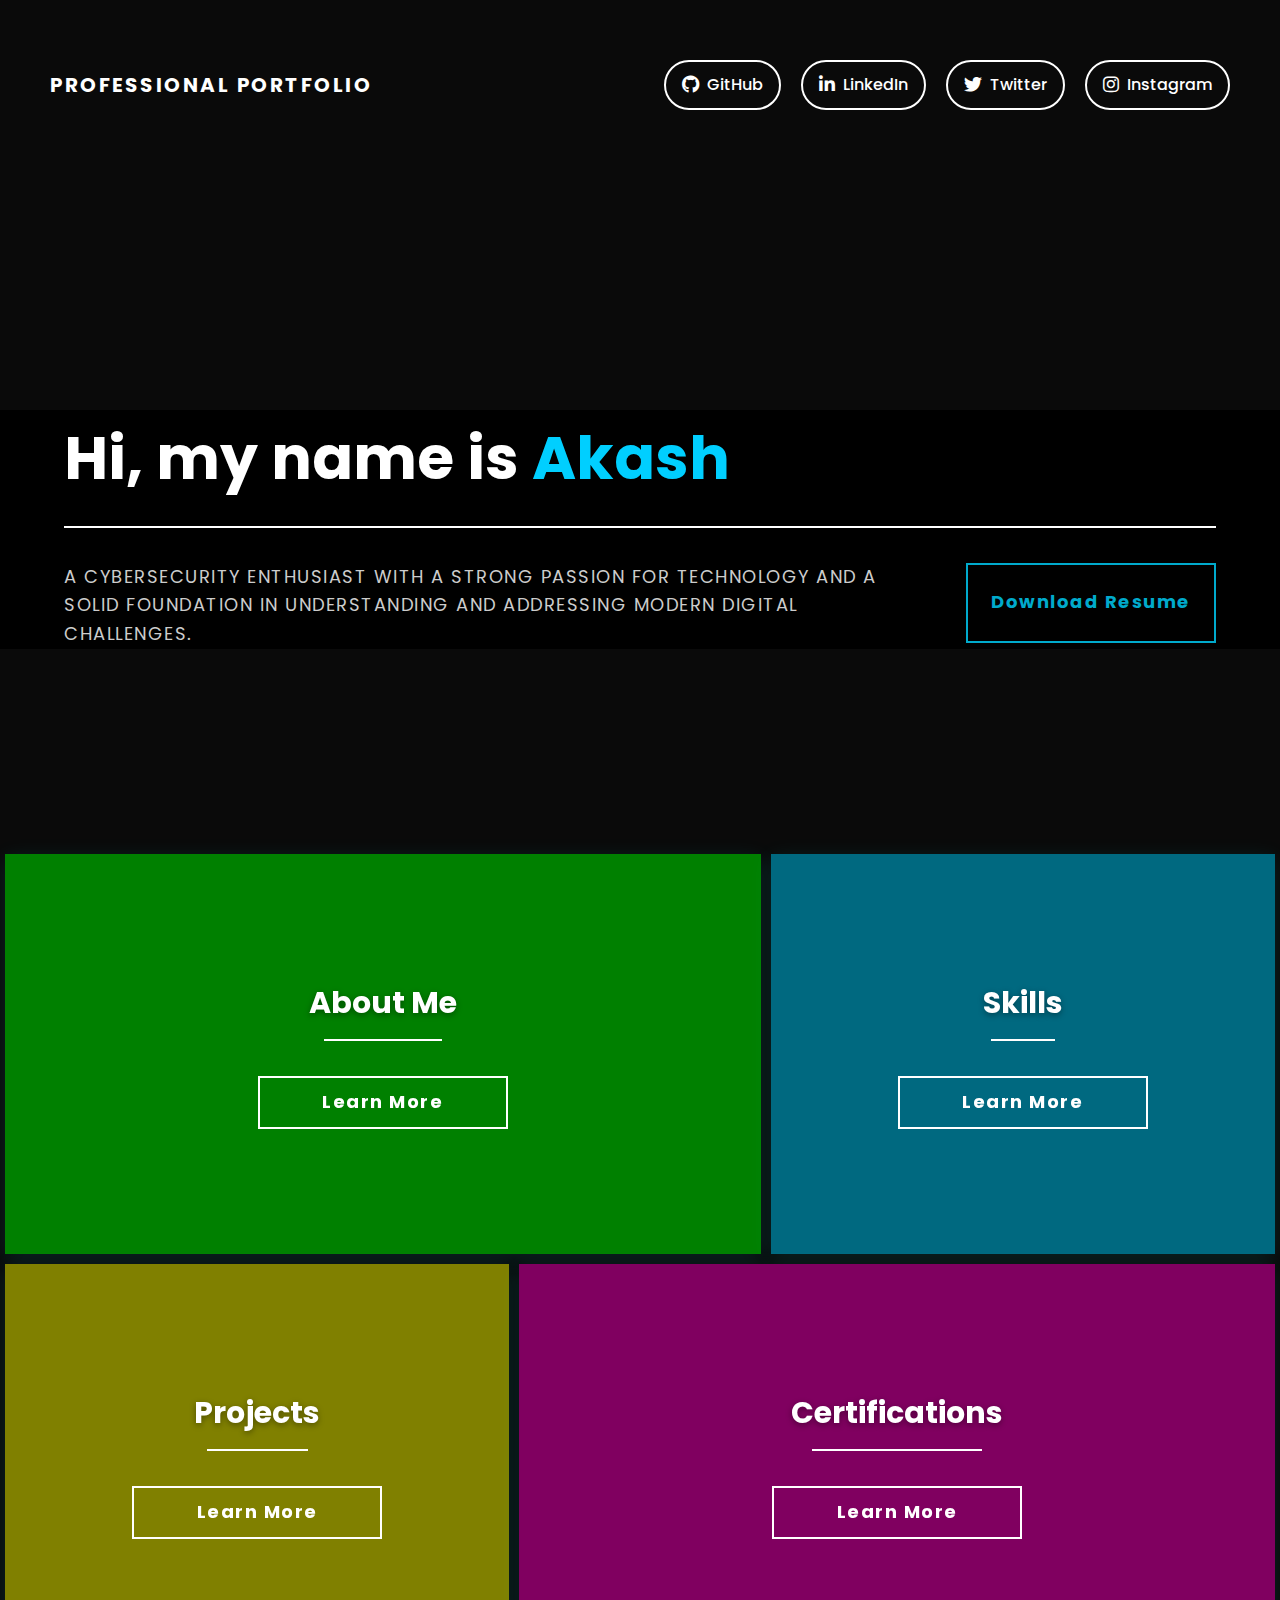
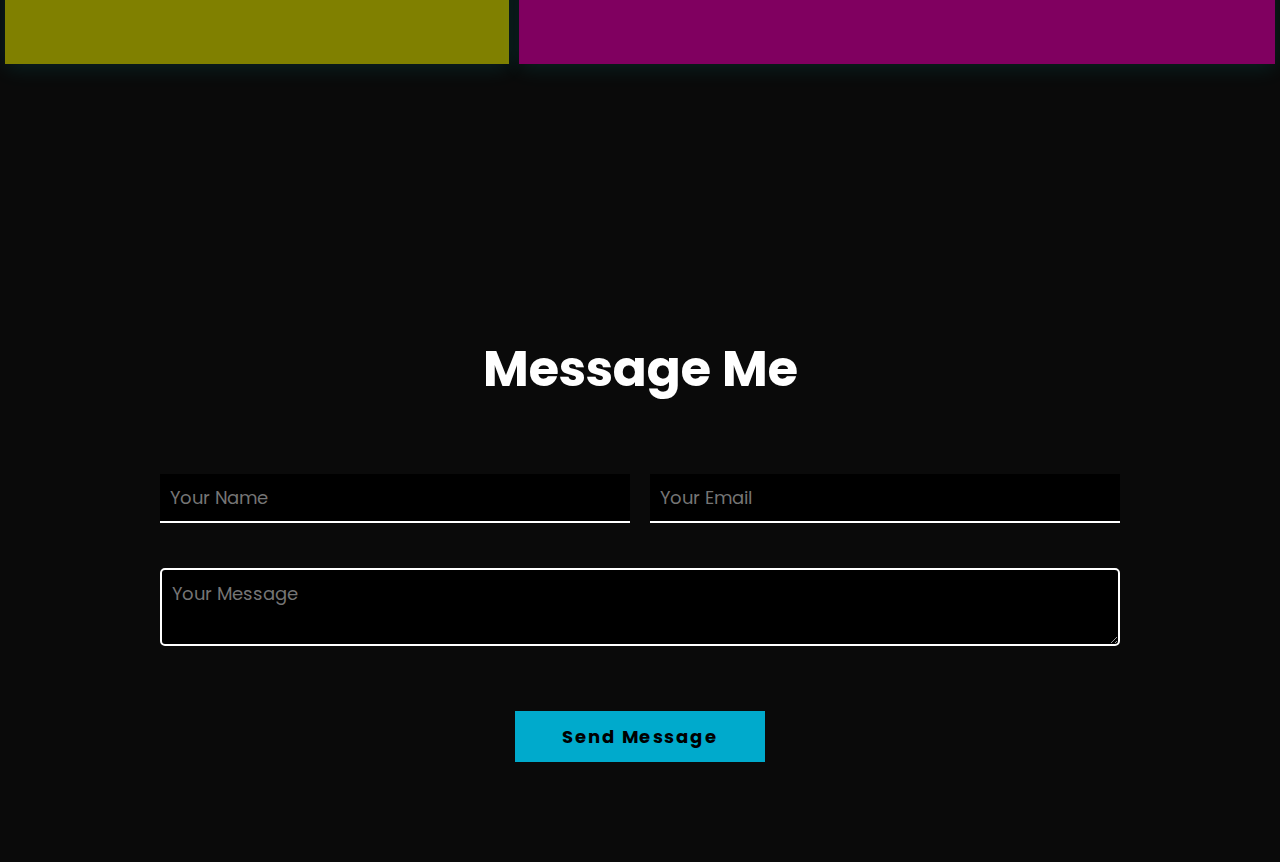
==== index.html @ 66f27286 "Add files via upload" ====
<!DOCTYPE html>
<html lang="en">
<head>
  <meta charset="UTF-8" />
  <meta name="viewport" content="width=device-width, initial-scale=1.0" />
  <title>Akash Chakresh - Portfolio</title>
  <link rel="stylesheet" href="index.css" />
  <link rel="stylesheet" href="https://cdnjs.cloudflare.com/ajax/libs/font-awesome/6.5.0/css/all.min.css" />
</head>
<body>
  <header>
    <div class="logo">PROFESSIONAL PORTFOLIO</div>
    <nav class="navbar">
      <div class="social-links-desktop">
        <section class="social-media-row">
          <a href="https://github.com/DextroByt" target="_blank" class="social-button github">
            <i class="fab fa-github"></i>
            <span>GitHub</span>
          </a>
          <a href="https://linkedin.com/in/akash-chakresh" target="_blank" class="social-button linkedin">
            <i class="fab fa-linkedin-in"></i>
            <span>LinkedIn</span>
          </a>
          <a href="https://x.com/AkashChakresh" target="_blank" class="social-button twitter">
            <i class="fab fa-twitter"></i>
            <span>Twitter</span>
          </a>
          <a href="https://www.instagram.com/aakash_37" target="_blank"class="social-button email">
            <i class="fa-brands fa-instagram"></i>
            <span>Instagram</span>
          </a>
        </section>
      </div>
      <div class="nav-menu" id="navMenu">
        <button onclick="toggleMenu()"><img src="Assets/Menu-icon.svg" ></button>
        <div class="nav-links">
          <button class="close-btn" onclick="toggleMenu()">×</button>
          <a href="index.html">Home</a>
          <hr>
          <a href="about.html">About</a>
          <hr>
          <a href="skills.html">Skills</a>
          <hr>
          <a href="projects.html">Projects</a>
          <hr>
          <a href="certifications.html">Certifications</a>
        </div>
      </div>
    </nav>
  </header>

  <main>
    <section class="hero">
        <div class="hero-content">
          <h1>Hi, my name is <span>Akash</span></h1>
          <hr />
          <div class="hero-row">
            <p>A cybersecurity enthusiast with a strong passion for technology and a solid foundation in understanding and addressing modern digital challenges.</p>
            <div class="resume-btn-tablet"><a href="resume.pdf" class="hero-btn" target="_blank">Download Resume</a>
            </div>
          </div>
          <div class="resume-btn-mobile">
            <a href="Assets/resume.pdf" class="hero-btn" target="_blank">Download Resume</a>
          </div>
          
        </div>
      </section>
    <section>

      <div class="social-links-mobile">
        <section class="social-media-row">
          <a href="https://github.com/DextroByt" target="_blank" class="social-button github">
            <i class="fab fa-github"></i>
            <span>GitHub</span>
          </a>
          <a href="https://linkedin.com/in/akash-chakresh" target="_blank" class="social-button linkedin">
            <i class="fab fa-linkedin-in"></i>
            <span>LinkedIn</span>
          </a>
          <a href="https://x.com/AkashChakresh" target="_blank" class="social-button twitter">
            <i class="fab fa-twitter"></i>
            <span>Twitter</span>
          </a>
          <a href="https://www.instagram.com/aakash_37" target="_blank"class="social-button email">
            <i class="fa-brands fa-instagram"></i>
            <span>Instagram</span>
          </a>
        </section>
      </div>
      
    </section>
    <div class="card-row">
        <div class="card" id="about">
          <h2>About Me</h2>
          <a href="about.html" class="card-btn">Learn More</a>
        </div>
      
        <div class="card" id="skills">
          <h2>Skills</h2>
          <a href="skills.html" class="card-btn">Learn More</a>
        </div>
      </div>
      
      <div class="card-row">
        <div class="card" id="projects">
          <h2>Projects</h2>
          <a href="projects.html" class="card-btn">Learn More</a>
        </div>
      
        <div class="card" id="certifications">
          <h2>Certifications</h2>
          <a href="certifications.html" class="card-btn">Learn More</a>
        </div>
      </div>
      

    <section class="contact">
      <form>
        <h1>Message Me</h1>
        <div class="input-row">
          <input type="text" placeholder="Your Name" required />
          <input type="email" placeholder="Your Email" required />
        </div>
        <textarea placeholder="Your Message" required></textarea>
        <button type="submit">Send Message</button>
      </form>
    </section>
  </main>
  <script>
    function toggleMenu() {
      const nav = document.getElementById('navMenu');
      nav.classList.toggle('active');
    }

    document.addEventListener("DOMContentLoaded", () => {
    document.body.classList.add("fade-in");
  });
  </script>
  
</body>
</html>
---- index.css ----
@import url('https://fonts.googleapis.com/css2?family=Poppins:wght@400;600&display=swap');

/* General Styles */
* {
  margin: 0;
  padding: 0;
  box-sizing: border-box;
  font-family: 'Poppins', sans-serif;
  overflow: smooth;
}

body::-webkit-scrollbar {
  display: none;
  opacity: 0;
  transition: opacity 0.5s ease;
}

body.fade-in {
  opacity: 1;
}

body {
  background-color: #0a0a0a;
  color: #ffffff;
  line-height: 1.6;
  font-size: 18px;
  overflow-x: hidden;
}

/* Header */
header {
  background-color: transparent;
  display: flex;
  justify-content: space-between;
  align-items: center;
  z-index: 999;
  padding: 50px;
}

.logo {
  font-size: 20px;
  font-weight: 700;
  letter-spacing: 2.5px;
  color: white;
  text-transform: uppercase;
}

.navbar {
  display: flex;
  justify-content: space-between;
  align-items: center;
}

.nav-menu {
  position: relative;
}

.nav-menu button {
  background: none;
  border: none;
  cursor: pointer;
  display: none; /* hidden by default */
}

/* Mobile nav links container */
.nav-links {
  display: flex;
  gap: 1rem;
}

.nav-links a {
  text-decoration: none;
  color: #000;
  font-weight: bold;
}

/* Show desktop version by default */
.social-links-desktop {
  display: flex;
}

.social-links-mobile {
  display: none;
}

/* Hero Section */
.hero {
  margin-top: 200px;
  margin-bottom: 200px;
  display: flex;
  align-items: center;
  justify-content: center;
  background-color: #000000;
}

.hero-content {
  display: flex;
  flex-direction: column;
  align-items: flex-start;
  text-align: left;
  max-width: 90vw;
  color: white;
}

.hero-content h1 {
  font-size: 60px;
  font-weight: bold;
  margin-bottom: 20px;
}

.hero-content h1 span {
  color: #00cfff;
}

.hero-content hr {
  border: none;
  border-top: 2px solid white;
  width: 100%;
  margin: 0 auto 25px auto;
}


.hero-btn {
  margin: 0;
  min-width: 250px;
  max-height: 80px;
  padding: 10px;
  border: 2px solid #00aacc;
  display: flex;
  justify-content: center;
  align-items: center;
  color: #00aacc;
  text-decoration: none;
  font-weight: bold;
  letter-spacing: 1.5px;
  transition: all 0.8s ease;
}

.hero-btn:hover {
  background-color: #00cfff;
  color: #000;
  border-color: #00cfff;
}

.hero-row {
  display: flex;
  gap: 40px;
  margin-top: 10px;
}

.hero-row p {

  font-size: 18px;
  color: #ccc;
  letter-spacing: 1.5px;
  text-transform: uppercase;
}

/* Main Sections */
main {
  padding: 40px 0;
}

.social-media-row {
  display: flex;
  justify-content: center;
  gap: 20px;
  margin: 10px auto;
  flex-wrap: wrap;
}

.social-button {
  display: flex;
  align-items: center;
  gap: 8px;
  font-size: 16px;
  font-weight: 500;
  color: white;
  text-decoration: none;
  padding: 10px 16px;
  border-radius: 30px;
  border: 2px solid white;
  background: transparent;
  transition: all 0.3s ease-in-out;
}

.social-button i {
  font-size: 18px;
}

/* Gradient hover styles */
.social-button.github:hover {
  background: linear-gradient(45deg, #333333, #0d9d5f);
  border: none;
}

.social-button.linkedin:hover {
  background: linear-gradient(45deg, #0e3a52, #00A0DC);
  border: none;
}

.social-button.twitter:hover {
  background: linear-gradient(45deg, #1DA1F2, #0d8ddb);
  border: none;
}

.social-button.email:hover {
  background: linear-gradient(45deg, #c850c0, #4158d0);
  border: none;
}


/* Card Rows */
.card-row {
  display: flex;
  width: 100%;
  justify-content: center;

}

/* Cards */
.card {
  height: 400px;
  width: 1000px;
  margin: 5px;
  padding: 30px;
  color: white;
  background-color: rgba(255, 255, 255, 0.05);
  /* light transparent */
  backdrop-filter: blur(15px);
  display: flex;
  flex-direction: column;
  justify-content: center;
  align-items: center;
  /* center content */
  box-shadow: 0 4px 20px rgba(0, 255, 255, 0.1);
  border: 1px solid rgba(255, 255, 255, 0.1);
}


/* Card Sizes */
.card-row:nth-child(odd) .card:first-child {
  width: 60%;
}

.card-row:nth-child(odd) .card:last-child {
  width: 40%;
}

.card-row:nth-child(even) .card:first-child {
  width: 40%;
}

.card-row:nth-child(even) .card:last-child {
  width: 60%;
}

/* Colors: Assign background by order */
/* Inside odd rows: first and second card */
.card-row:nth-of-type(odd) .card:first-child {
  background-color: black;
  border: 3px solid green;
  background-color: green;
}

.card-row:nth-of-type(odd) .card:last-child {
  background-color: black;
  border: 3px solid rgb(0, 105, 128);
  background-color: rgb(0, 105, 128);
}

/* Inside even rows: first and second card */
.card-row:nth-of-type(even) .card:first-child {
  background-color: black;
  border: 3px solid rgb(128, 128, 0);
  background-color: rgb(128, 128, 0);
}

.card-row:nth-of-type(even) .card:last-child {
  background-color: black;
  border: 3px solid rgb(128, 0, 96);
  background-color: rgb(128, 0, 96);
}

.card h2 {
  font-size: 30px;
  color: #ffffff;
  text-align: center;
  margin-bottom: 15px;
  text-shadow: 0 2px 6px rgba(0, 0, 0, 0.4);
}

.card h2::after {
  content: "";
  display: block;
  width: 80%;
  margin: 12px auto 20px;
  border-top: 2px solid white;
}

.card-btn {
  margin: 0;
  min-width: 250px;
  max-height: 80px;
  padding: 10px;
  border: 2px solid white;
  display: flex;
  justify-content: center;
  align-items: center;
  color: white;
  text-decoration: none;
  font-weight: bold;
  letter-spacing: 1.5px;
  transition: all 0.8s ease;
}


.card .card-btn:hover {
  background-color: white;
  color: #000;
}


.card p,
.card ul,
.card li {
  text-align: center;
  list-style: none;
  font-size: 17px;
}

/* Project Cards (if any separately used) */
.project-card {
  background-color: #1a1a1a;
  padding: 20px;
  border-left: 4px solid #00cfff;
  margin-bottom: 20px;
  border-radius: 8px;
}

/* Contact Form */

.contact {
  width: 100%;
  display: flex;
  justify-content: center;
  padding: 40px 20px;
  /* Optional padding around the section */
  box-sizing: border-box;
  margin-top: 200px;
  margin-bottom: 0%;
}

form {
  width: 100%;
  max-width: 1000px;
  display: flex;
  flex-direction: column;
  justify-content: center;
  gap: 15px;
  padding: 20px;
  box-sizing: border-box;
}

form h1 {
  text-align: center;
  color: white;
  margin-bottom: 10px;
  font-size: 50px;
  margin-bottom: 50px;
}

/* Full-width input fields inside input-row */
form .input-row {
  display: flex;
  gap: 20px;
  width: 100%;
  margin-bottom: 30px;
}

form .input-row input {
  width: 100%;
  padding: 10px;
  font-size: 18px;
  background-color: black;
  border-style: none;
  border-bottom: 2px solid white;
  color: white;
  outline: none;
}

/* Textarea stays below inputs */
form textarea {
  padding: 10px;
  font-size: 18px;
  background-color: black;
  border: 2px solid white;
  max-width: 1000px;
  border-radius: 5px;
  color: white;
  box-sizing: border-box;
  resize: vertical;
  outline: none;
  margin-bottom: 50px;
}

/* Fixed-size submit button */
form button {
  margin: 0 auto;
  min-width: 250px;
  max-height: 80px;
  padding: 10px;
  border: 2px solid #00aacc;
  display: flex;
  justify-content: center;
  align-items: center;
  color: black;
  background: #00aacc;
  text-decoration: none;
  font-size: 18px;
  font-weight: bold;
  letter-spacing: 1.5px;
  transition: all 0.8s ease;
}

form button:hover {
  background-color: #00aacc;
  color: black;
}


@media (max-width:479px) {

  .social-links-desktop {
    display: none;
  }

  .resume-btn-tablet {
    display: none;
  }

  .social-links-mobile {
    display: flex;
    /* show below hero */
  }

  header {
    padding: 15px;
  }

  .logo {
    font-size: 12px;
  }

  .nav-menu button {
    display: block;
    z-index: 101;
    background: none;
    border: none;
    cursor: pointer;
  }

  .nav-menu button img {
    height: 40px;
  }

  .nav-links {
    display: none;
    flex-direction: column;
    justify-content: center;
    align-items: center;
    position: fixed;
    inset: 0;
    background: rgba(142, 141, 141, 0.208);
    backdrop-filter: blur(10px);
    z-index: 100;
    gap: 2rem;
    font-size: 1.5rem;
  }

  .nav-menu.active .nav-links {
    display: flex;
  }

  .nav-links a {
    color: white;
    text-decoration: none;
    font-weight: bold;
    transition: color 0.3s ease;
  }

  .nav-links a:hover {
    color: #007BFF;
  }

  .nav-links hr {
    display: none;
  }

  .nav-links .close-btn {
    position: absolute;
    top: 20px;
    right: 30px;
    background: none;
    border: none;
    font-size: 2rem;
    color: white;
    cursor: pointer;
    z-index: 102;
  }


  .nav-menu button img {
    height: 25px;
  }

  /* Hero Section */
  .hero {
    margin-top: 60px;
    margin-bottom: 80px;
  }

  .hero-content {
    max-width: 90vw;
  }


  .hero-content h1 {
    font-size: 20px;
    margin-bottom: 10px;
  }

  .hero-content hr {
    border-top: 1px solid white;
    margin: 0 auto 10px auto;
  }

  .hero-row {
    display: flex;
    margin-top: 5px;
  }

  .hero-row p {
    font-size: 12px;
  }

  .hero-btn {
    min-width: 160px;
    max-height: 40px;
    padding: 10px;
    font-size: 12px;
    margin-top: 20px;
  }

  .social-media-row {
    gap: 20px;
    margin: 10px auto;
    margin-bottom: 50px;
  }

  .social-button {
    display: flex;
    justify-content: center;
    gap: 15px;
    height: 50px;
    width: 50px;
    font-size: 18px;
    font-weight: 500;
    padding: 8px 14px;
    border-radius: 60px;
  }

  .social-button i {
    font-size: 18px;
  }

  .social-button span {
    display: none;
  }

  /* Cards */
  .card-row {
    display: flex;
    flex-direction: column;
    align-items: center;
    width: 90vw;
    margin: 0 auto;
  }

  /* Each card takes full width (up to 1000px max for consistency) */
  .card {
    width: 100%;
    margin-left: 20px;
    margin-right: 20px;
    margin-bottom: 20px;
    height: auto;
    /* Adjust height as needed */
  }

  .card-row:nth-child(odd) .card:first-child {
    width: 100%;
  }

  .card-row:nth-child(odd) .card:last-child {
    width: 100%;
  }

  .card-row:nth-child(even) .card:first-child {
    width: 100%;
  }

  .card-row:nth-child(even) .card:last-child {
    width: 100%;
  }

  .card-btn {
    margin: 0;
    min-width: 180px;
    max-height: 40px;
    padding: 10px;
    font-size: 15px;
  }

  .contact {
    margin-top: 80px;
  }

  form {
    max-width: 500px;
  }

  form h1 {
    font-size: 30px;
  }


  /* Full-width input fields inside input-row */
  form .input-row {
    display: flex;
    flex-direction: column;
    gap: 20px;
    width: 100%;
    margin-bottom: 20px;
  }

  form .input-row input {
    width: 100%;
    padding: 8px;
    font-size: 14px;
  }

  /* Textarea stays below inputs */
  form textarea {
    padding: 8px;
    font-size: 14px;
    margin-bottom: 30px;
  }

  /* Fixed-size submit button */
  form button {
    margin: 0 auto;
    min-width: 150px;
    max-height: 50px;
    padding: 8px;
    font-size: 14px;
  }
}

/* Extra small mobile devices (portrait): 320px - 480px */
@media (min-width: 480px) and (max-width: 784px) {

  .social-links-desktop {
    display: none;
  }

  .resume-btn-tablet {
    display: none;
  }

  .social-links-mobile {
    display: flex;
    /* show below hero */
  }

  header {
    padding: 20px;
  }

  .logo {
    font-size: 14px;
  }

  .nav-menu button {
    display: block;
    z-index: 101;
    background: none;
    border: none;
    cursor: pointer;
  }

  .nav-menu button img {
    height: 40px;
  }

  .nav-links {
    display: none;
    flex-direction: column;
    justify-content: center;
    align-items: center;
    position: fixed;
    inset: 0;
    background: rgba(142, 141, 141, 0.208);
    backdrop-filter: blur(10px);
    z-index: 100;
    gap: 2rem;
    font-size: 1.5rem;
  }

  .nav-menu.active .nav-links {
    display: flex;
  }

  .nav-links a {
    color: white;
    text-decoration: none;
    font-weight: bold;
    transition: color 0.3s ease;
  }

  .nav-links a:hover {
    color: #007BFF;
  }

  .nav-links hr {
    display: none;
  }

  .nav-links .close-btn {
    position: absolute;
    top: 20px;
    right: 30px;
    background: none;
    border: none;
    font-size: 2rem;
    color: white;
    cursor: pointer;
    z-index: 102;
  }


  .nav-menu button img {
    height: 25px;
  }

  /* Hero Section */
  .hero {
    margin-top: 100px;
    margin-bottom: 100px;
  }

  .hero-content {
    max-width: 90vw;
  }


  .hero-content h1 {
    font-size: 25px;
    margin-bottom: 10px;
  }

  .hero-content hr {
    border-top: 2px solid white;
    margin: 0 auto 10px auto;
  }

  .hero-row {
    display: flex;
    margin-top: 5px;
  }

  .hero-row p {
    font-size: 12px;
  }

  .hero-btn {
    min-width: 180px;
    max-height: 40px;
    padding: 10px;
    font-size: 14px;
    margin-top: 20px;
  }

  .social-media-row {
    gap: 10px;
    margin: 10px auto;
  }

  .social-button {
    gap: 8px;
    font-size: 14px;
    font-weight: 400;
    padding: 8px 14px;
  }

  .social-button i {
    font-size: 14px;
  }


  /* Cards */
  .card-row {
    display: flex;
    flex-direction: column;
    align-items: center;
    width: 90vw;
    margin: 0 auto;
  }

  /* Each card takes full width (up to 1000px max for consistency) */
  .card {
    width: 100%;
    margin-left: 20px;
    margin-right: 20px;
    margin-bottom: 20px;
    height: auto;
    /* Adjust height as needed */
  }

  .card-row:nth-child(odd) .card:first-child {
    width: 100%;
  }

  .card-row:nth-child(odd) .card:last-child {
    width: 100%;
  }

  .card-row:nth-child(even) .card:first-child {
    width: 100%;
  }

  .card-row:nth-child(even) .card:last-child {
    width: 100%;
  }

  .card-btn {
    margin: 0;
    min-width: 180px;
    max-height: 40px;
    padding: 10px;
    font-size: 15px;
  }

  .contact {
    margin-top: 120px;
  }

  form {
    max-width: 500px;
  }


  /* Full-width input fields inside input-row */
  form .input-row {
    display: flex;
    flex-direction: column;
    gap: 20px;
    width: 100%;
    margin-bottom: 20px;
  }
}


/* Small tablets (portrait): 576px - 768px */
@media (min-width: 785px) and (max-width: 995px) {
  .social-links-desktop {
    display: none;
    /* hide from nav */
  }

  .resume-btn-tablet {
    display: none;
  }

  .resume-btn-mobile {
    display: flex;
  }

  .social-links-mobile {
    display: flex;
    /* show below hero */
    justify-content: center;
    gap: 15px;
    margin: 20px auto;
    flex-wrap: wrap;
  }

  header {
    padding: 30px;
  }

  .logo {
    font-size: 18px;
  }

  .nav-menu button img {
    height: 30px;
  }

  .nav-menu button {
    display: block;
    z-index: 101;
    background: none;
    border: none;
    cursor: pointer;
  }

  .nav-menu button img {
    height: 40px;
  }

  .nav-links {
    display: none;
    flex-direction: column;
    justify-content: center;
    align-items: center;
    position: fixed;
    inset: 0;
    background: rgba(142, 141, 141, 0.208);
    backdrop-filter: blur(10px);
    z-index: 100;
    gap: 2rem;
    font-size: 1.5rem;
  }

  .nav-menu.active .nav-links {
    display: flex;
  }

  .nav-links a {
    color: white;
    text-decoration: none;
    font-weight: bold;
    transition: color 0.3s ease;
  }

  .nav-links a:hover {
    color: #007BFF;
  }

  .nav-links hr {
    display: none;
  }

  .nav-links .close-btn {
    position: absolute;
    top: 20px;
    right: 30px;
    background: none;
    border: none;
    font-size: 2rem;
    color: white;
    cursor: pointer;
    z-index: 102;
  }

  /* Hero Section */
  .hero {
    margin-top: 120px;
    margin-bottom: 120px;
  }

  .hero-content {
    max-width: 90vw;
  }


  .hero-content h1 {
    font-size: 40px;
    margin-bottom: 15px;
  }

  .hero-content hr {
    border-top: 2px solid white;
    margin: 0 auto 15px auto;
  }

  .hero-row {
    display: flex;
    margin-top: 5px;
  }

  .hero-row p {
    font-size: 14px;
  }

  .hero-btn {
    min-width: 200px;
    max-height: 50px;
    padding: 10px;
    font-size: 16px;
    margin-top: 20px;
  }


  /* Cards */
  .card-row {
    display: flex;
    flex-direction: column;
    align-items: center;
    width: 90vw;
    margin: 0 auto;
  }

  /* Each card takes full width (up to 1000px max for consistency) */
  .card {
    width: 100%;
    margin-left: 20px;
    margin-right: 20px;
    margin-bottom: 20px;
    height: auto;
    /* Adjust height as needed */
  }

  .card-row:nth-child(odd) .card:first-child {
    width: 100%;
  }

  .card-row:nth-child(odd) .card:last-child {
    width: 100%;
  }

  .card-row:nth-child(even) .card:first-child {
    width: 100%;
  }

  .card-row:nth-child(even) .card:last-child {
    width: 100%;
  }

  .card-btn {
    margin: 0;
    min-width: 200px;
    max-height: 50px;
    padding: 10px;
    font-size: 16px;
  }

  .contact {
    margin-top: 150px;
  }

  form {
    max-width: 700px;
  }


  /* Full-width input fields inside input-row */
  form .input-row {
    gap: 15px;
    margin-bottom: 20px;
  }

}


/* Medium tablets (landscape): 769px - 1024px */
@media (min-width: 996px) and (max-width: 1199px) {
  .social-links-desktop {
    display: none;
    /* hide from nav */
  }

  .resume-btn-tablet {
    display: flex;
  }

  .resume-btn-mobile {
    display: none;
  }

  .social-links-mobile {
    display: flex;
    /* show below hero */
    justify-content: center;
    gap: 20px;
    margin: 20px auto;
    flex-wrap: wrap;
  }

  .logo {
    font-size: 18px;
  }

  .nav-menu button {
    display: block;
    z-index: 101;
    background: none;
    border: none;
    cursor: pointer;
  }

  .nav-menu button img {
    height: 40px;
  }

  .nav-links {
    display: none;
    flex-direction: column;
    justify-content: center;
    align-items: center;
    position: fixed;
    inset: 0;
    background: rgba(142, 141, 141, 0.208);
    backdrop-filter: blur(10px);
    z-index: 100;
    gap: 2rem;
    font-size: 1.5rem;
  }

  .nav-menu.active .nav-links {
    display: flex;
  }

  .nav-links a {
    color: white;
    text-decoration: none;
    font-weight: bold;
    transition: color 0.3s ease;
  }

  .nav-links a:hover {
    color: #007BFF;
  }

  .nav-links hr {
    display: none;
  }

  .nav-links .close-btn {
    position: absolute;
    top: 20px;
    right: 30px;
    background: none;
    border: none;
    font-size: 2rem;
    color: white;
    cursor: pointer;
    z-index: 102;
  }


  /* Hero Section */
  .hero {
    margin-top: 180px;
    margin-bottom: 180px;
  }

  .hero-content h1 {
    font-size: 45px;
    margin-bottom: 15px;
  }

  .hero-btn {
    min-width: 200px;
    max-height: 50px;
    padding: 10px;
    font-size: 16px;
  }

  .hero-row {
    display: flex;
    gap: 30px;
    margin-top: 8px;
  }

  .hero-row p {
    font-size: 16px;
  }

  /* Cards */
  .card {
    height: 350px;
  }

  .card-btn {
    margin: 0;
    min-width: 200px;
    max-height: 50px;
    padding: 10px;
    font-size: 16px;
  }

  .contact {
    margin-top: 180px;
  }

  form {
    max-width: 800px;
  }

  /* Full-width input fields inside input-row */
  form .input-row {
    gap: 15px;
    margin-bottom: 20px;
  }

  /* Fixed-size submit button */
  form button {
    margin: 0 auto;
    min-width: 200px;
    max-height: 50px;
    font-size: 16px;
  }
}


/* Large devices (desktops): 1025px and up */
@media (min-width: 1200px) {
  .resume-btn-tablet {
    display: flex;
  }

  .resume-btn-mobile {
    display: none;
  }

  .nav-menu{
    display: none;
  }
}
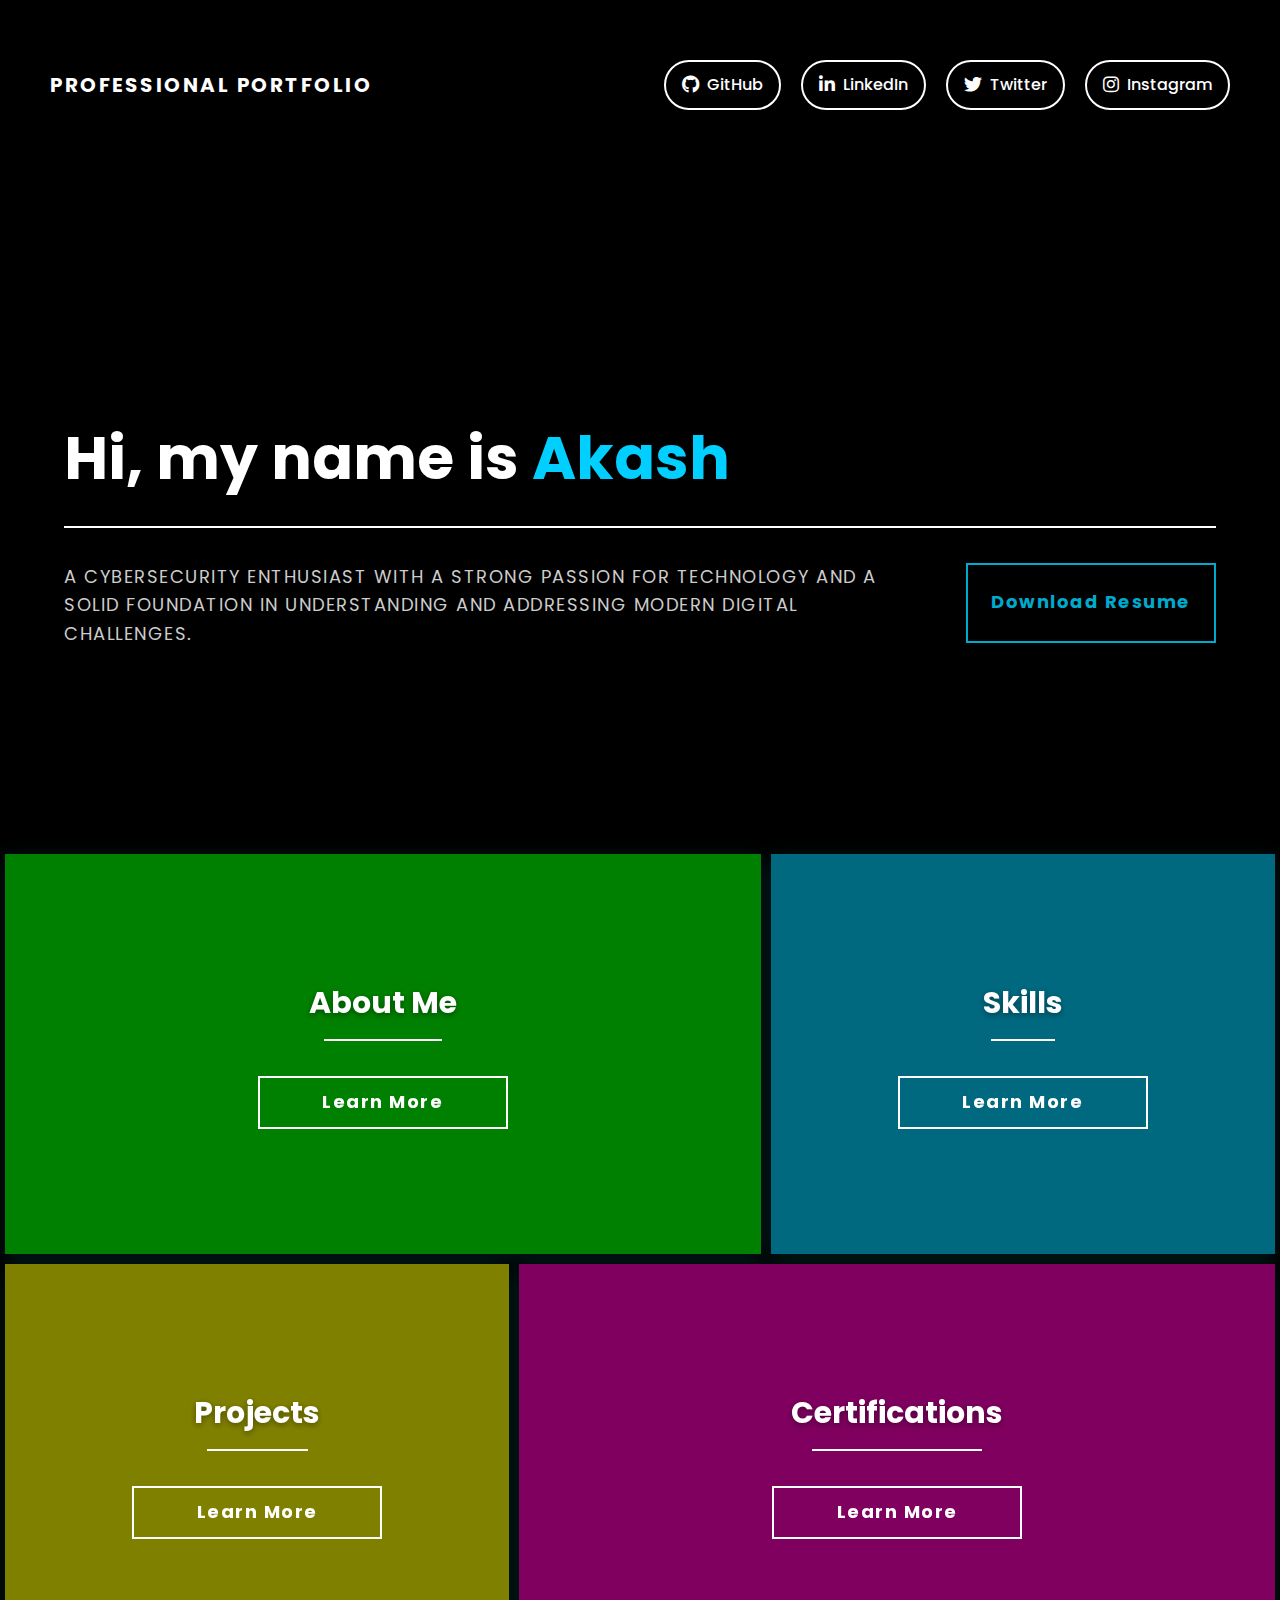
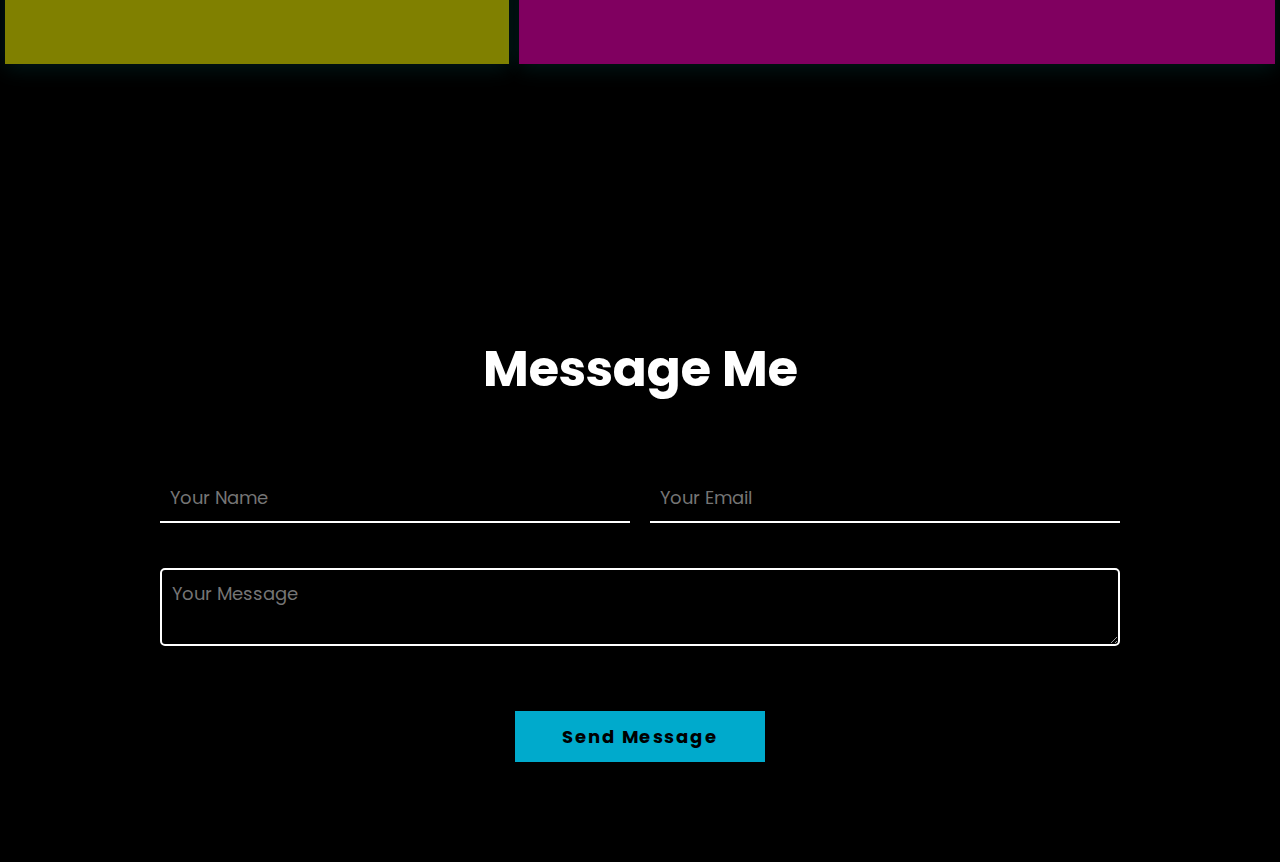
==== commit b08fd7bb: "Update index.html" ====
--- a/index.html
+++ b/index.html
@@ -56,7 +56,7 @@
           <hr />
           <div class="hero-row">
             <p>A cybersecurity enthusiast with a strong passion for technology and a solid foundation in understanding and addressing modern digital challenges.</p>
-            <div class="resume-btn-tablet"><a href="resume.pdf" class="hero-btn" target="_blank">Download Resume</a>
+            <div class="resume-btn-tablet"><a href="Assets/resume.pdf" class="hero-btn" target="_blank">Download Resume</a>
             </div>
           </div>
           <div class="resume-btn-mobile">
--- a/index.css
+++ b/index.css
@@ -20,7 +20,7 @@
 }
 
 body {
-  background-color: #0a0a0a;
+  background-color: black;
   color: #ffffff;
   line-height: 1.6;
   font-size: 18px;
@@ -1227,4 +1227,4 @@
   .nav-menu{
     display: none;
   }
-}+}
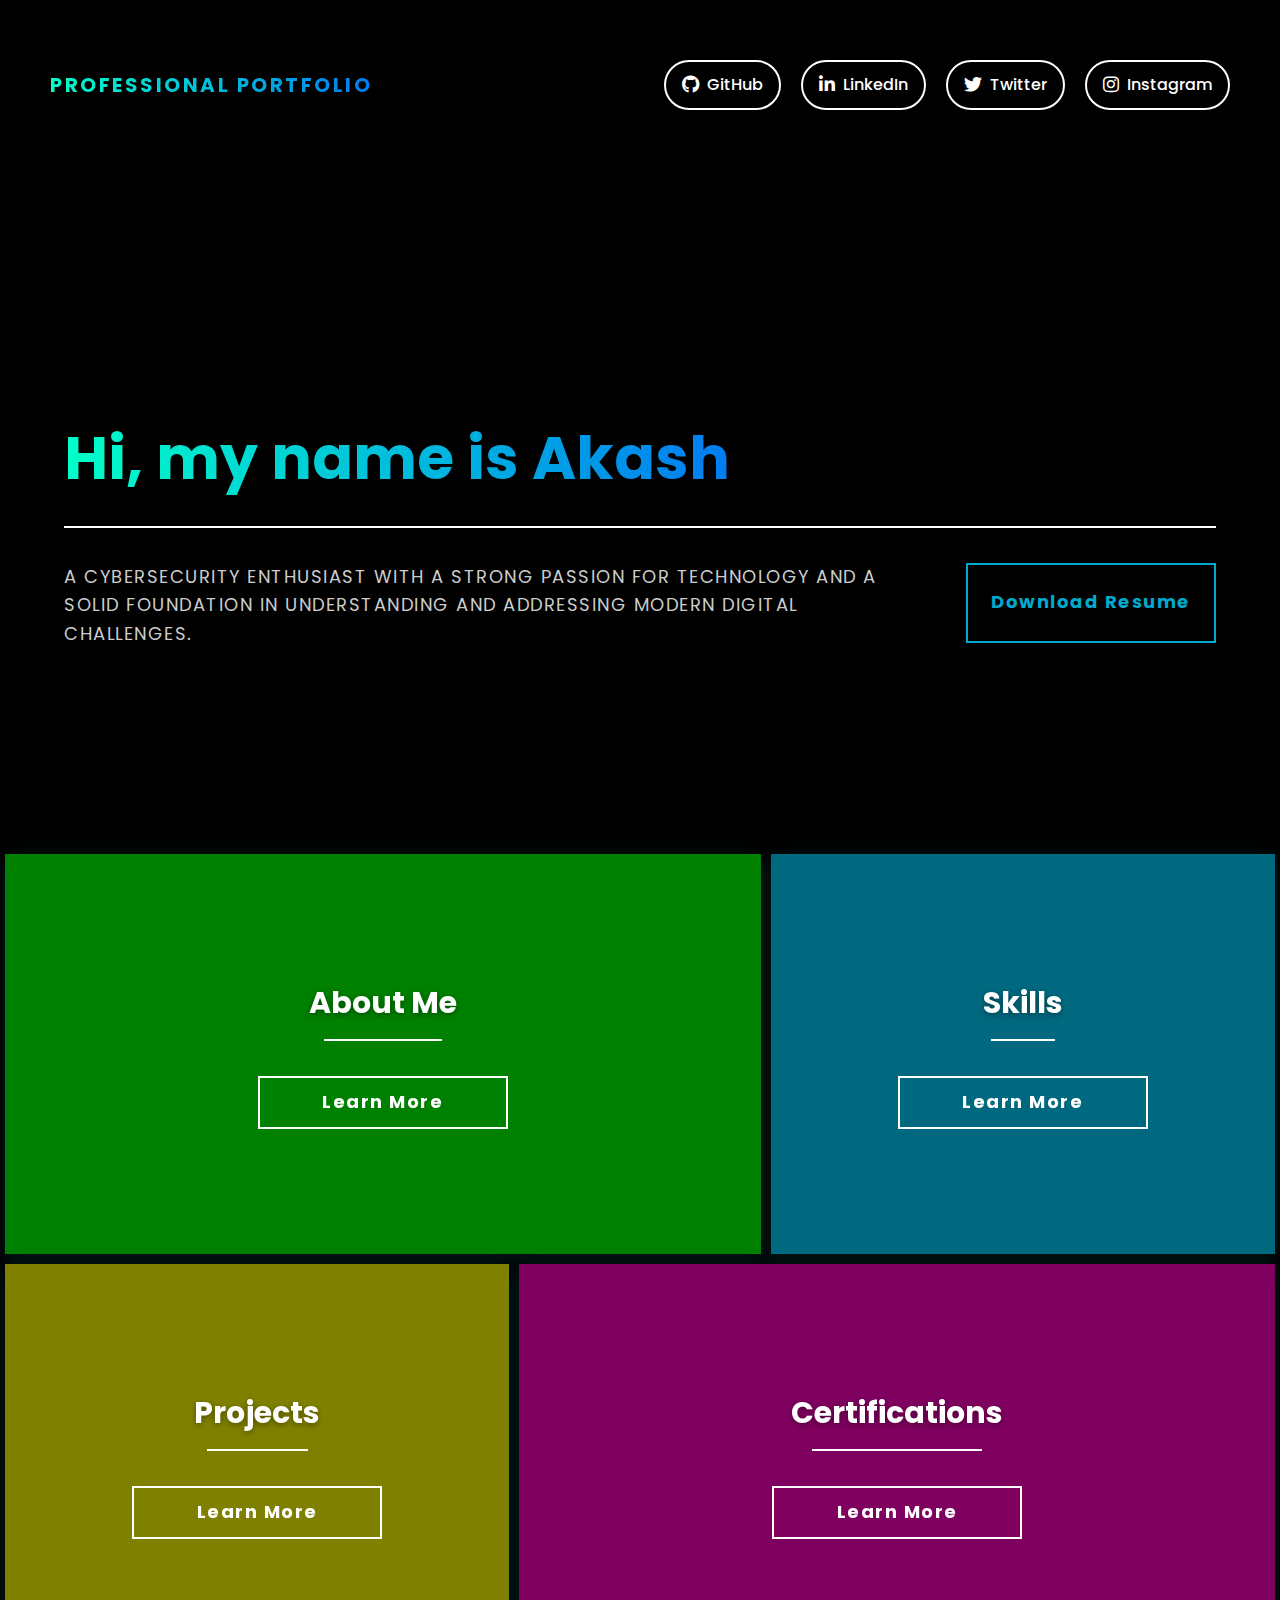
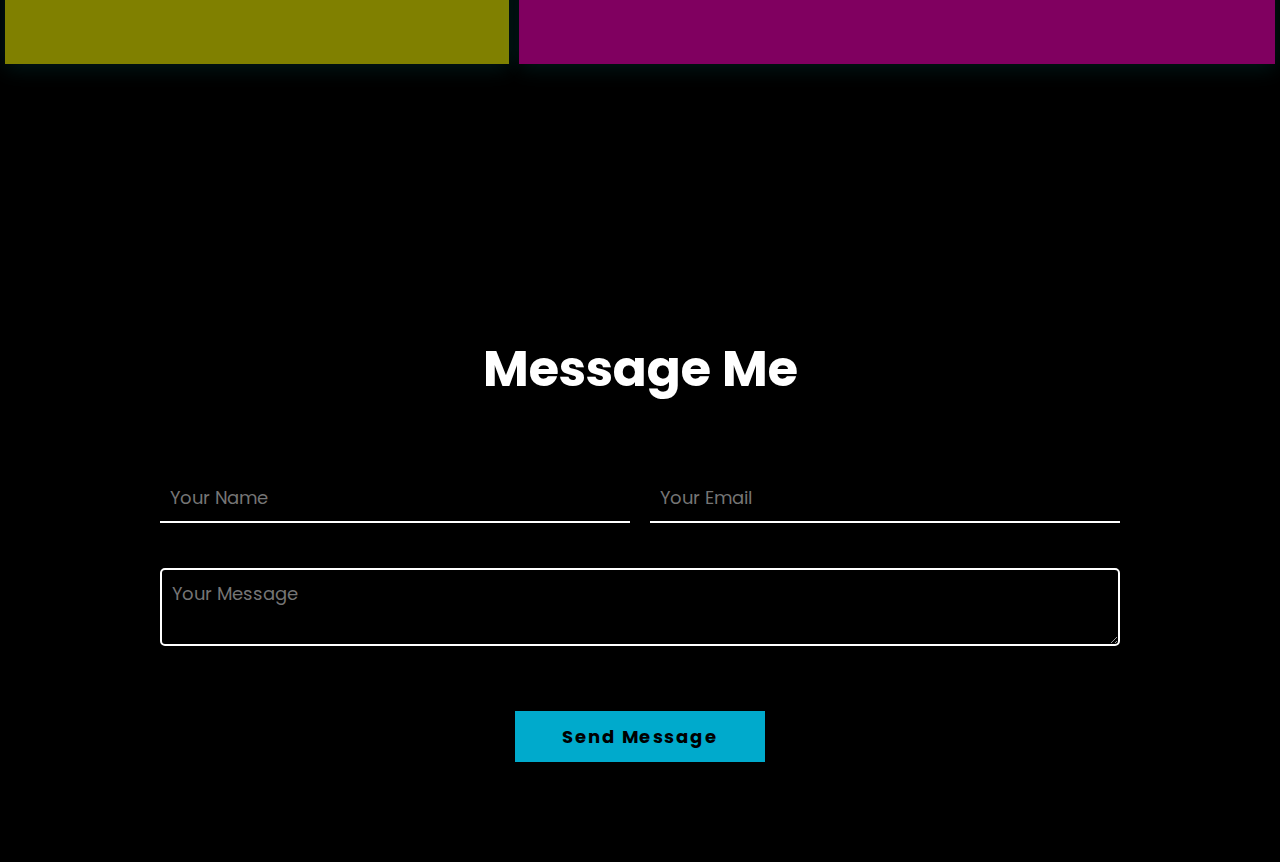
==== commit 484de692: "Update index.html" ====
--- a/index.html
+++ b/index.html
@@ -25,7 +25,7 @@
             <i class="fab fa-twitter"></i>
             <span>Twitter</span>
           </a>
-          <a href="https://www.instagram.com/aakash_37" target="_blank"class="social-button email">
+          <a href="https://www.instagram.com/_aakash_37_" target="_blank"class="social-button email">
             <i class="fa-brands fa-instagram"></i>
             <span>Instagram</span>
           </a>
@@ -81,7 +81,7 @@
             <i class="fab fa-twitter"></i>
             <span>Twitter</span>
           </a>
-          <a href="https://www.instagram.com/aakash_37" target="_blank"class="social-button email">
+          <a href="https://www.instagram.com/_aakash_37_" target="_blank"class="social-button email">
             <i class="fa-brands fa-instagram"></i>
             <span>Instagram</span>
           </a>
--- a/index.css
+++ b/index.css
@@ -43,6 +43,9 @@
   letter-spacing: 2.5px;
   color: white;
   text-transform: uppercase;
+  background: linear-gradient(90deg, #00ffc8, #007cf0);
+  -webkit-background-clip: text;
+  -webkit-text-fill-color: transparent;
 }
 
 .navbar {
@@ -106,6 +109,9 @@
   font-size: 60px;
   font-weight: bold;
   margin-bottom: 20px;
+  background: linear-gradient(90deg, #00ffc8, #007cf0);
+  -webkit-background-clip: text;
+  -webkit-text-fill-color: transparent;
 }
 
 .hero-content h1 span {
